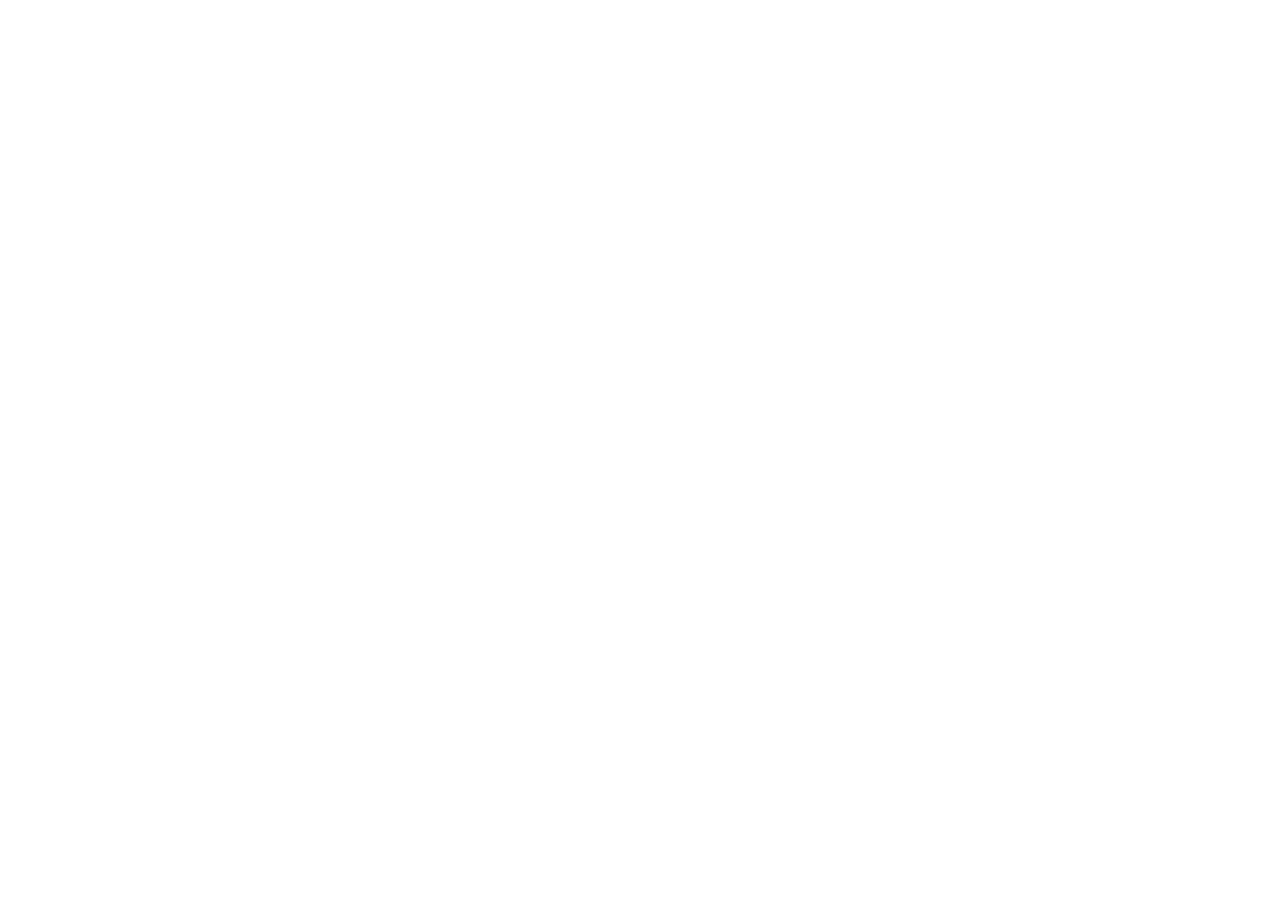
==== PáginaDeReceita/index.html @ 3f48da8b "initial commit" ====
<!DOCTYPE html>
<html lang="pt-br">
<head>
  <meta charset="UTF-8">
  <meta name="viewport" content="width=device-width, initial-scale=1.0">
  <title>Página de receita</title>
</head>
<body>
  
</body>
</html>
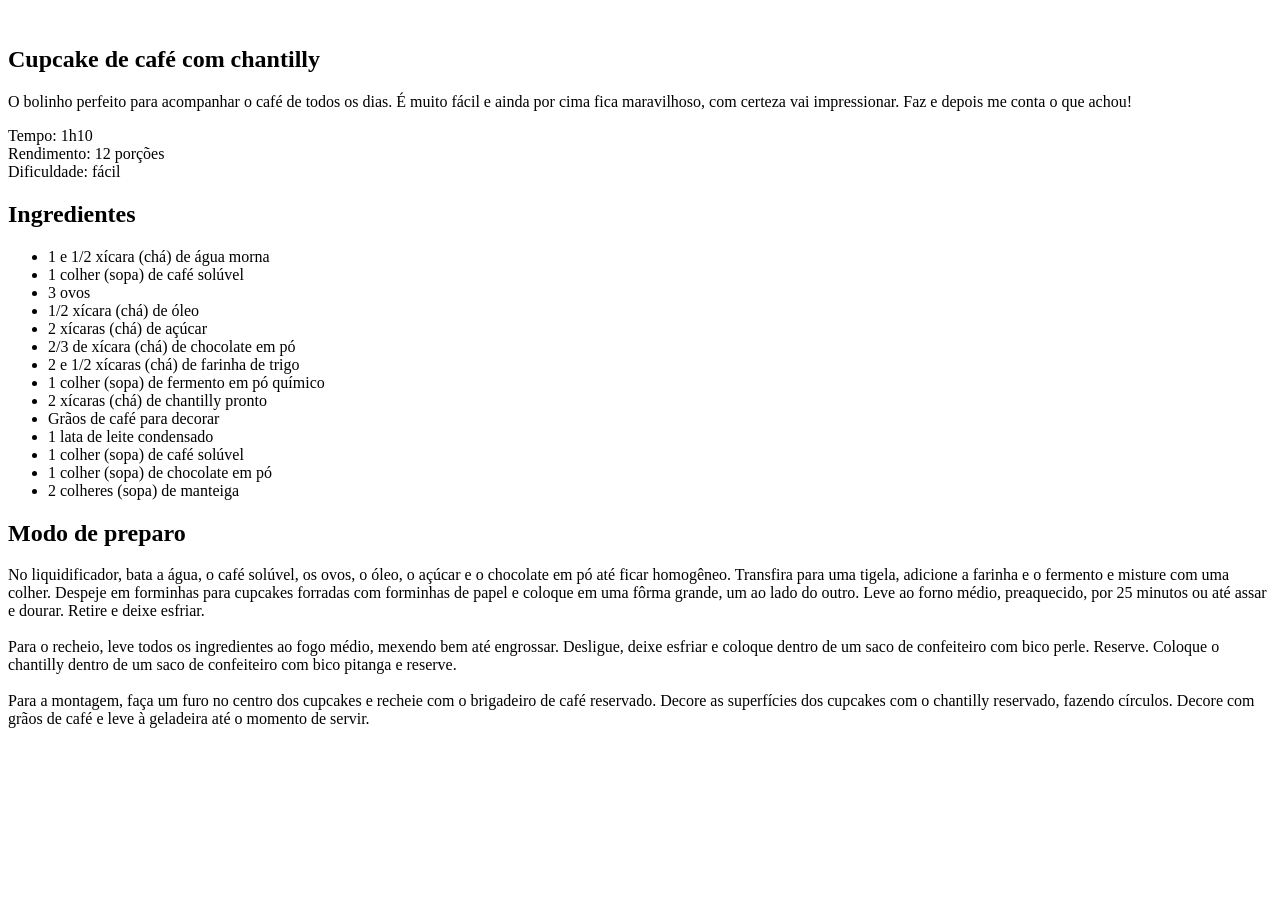
==== commit 417f3be8: "iniciando a estrutura html" ====
--- a/PáginaDeReceita/index.html
+++ b/PáginaDeReceita/index.html
@@ -6,6 +6,52 @@
   <title>Página de receita</title>
 </head>
 <body>
-  
+  <div id="page">
+    <img src="" alt="">
+    <main>
+      <section id="about">
+        <h1>Cupcake de café com chantilly</h1>
+
+        <p>O bolinho perfeito para acompanhar o café de todos os  dias. É muito fácil e ainda por cima fica maravilhoso, com certeza vai impressionar. Faz e depois me conta o que achou!</p>
+
+        <p>
+          Tempo: 1h10 <br> 
+          Rendimento: 12 porções <br> 
+          Dificuldade: fácil
+        </p>
+      </section>
+
+      <section id="ingredients">
+        <h2>Ingredientes</h2>
+        <ul>
+         <li>1 e 1/2 xícara (chá) de água morna</li>
+         <li>1 colher (sopa) de café solúvel</li>
+         <li>3 ovos</li>
+         <li>1/2 xícara (chá) de óleo</li>
+         <li>2 xícaras (chá) de açúcar</li>
+         <li>2/3 de xícara (chá) de chocolate em pó</li>
+         <li>2 e 1/2 xícaras (chá) de farinha de trigo</li>
+         <li>1 colher (sopa) de fermento em pó químico</li>
+         <li>2 xícaras (chá) de chantilly pronto</li>
+         <li>Grãos de café para decorar</li>
+         <li>1 lata de leite condensado</li>
+         <li>1 colher (sopa) de café solúvel</li>
+         <li>1 colher (sopa) de chocolate em pó</li>
+         <li>2 colheres (sopa) de manteiga</li>
+        </ul>
+      </section>
+      <section id="preparation">
+        <h2>Modo de preparo</h2>
+        <p>
+          No liquidificador, bata a água, o café solúvel, os ovos, o óleo, o açúcar e o chocolate em pó até ficar homogêneo. Transfira para uma tigela, adicione a farinha e o fermento e misture com uma colher. Despeje em forminhas para cupcakes forradas com forminhas de papel e coloque em uma fôrma grande, um ao lado do outro. Leve ao forno médio, preaquecido, por 25 minutos ou até assar e dourar. Retire e deixe esfriar. 
+          <br><br>
+          Para o recheio, leve todos os ingredientes ao fogo médio, mexendo bem até engrossar. Desligue, deixe esfriar e coloque dentro de um saco de confeiteiro com bico perle. Reserve. Coloque o chantilly dentro de um saco de confeiteiro com bico pitanga e reserve.
+          <br><br>
+          Para a montagem, faça um furo no centro dos cupcakes e recheie com o brigadeiro de café reservado. Decore as superfícies dos cupcakes com o chantilly reservado, fazendo círculos. Decore com grãos de café e leve à geladeira até o momento de servir. 
+        </p>
+      </section>
+    </main>
+  </div>
+
 </body>
 </html>
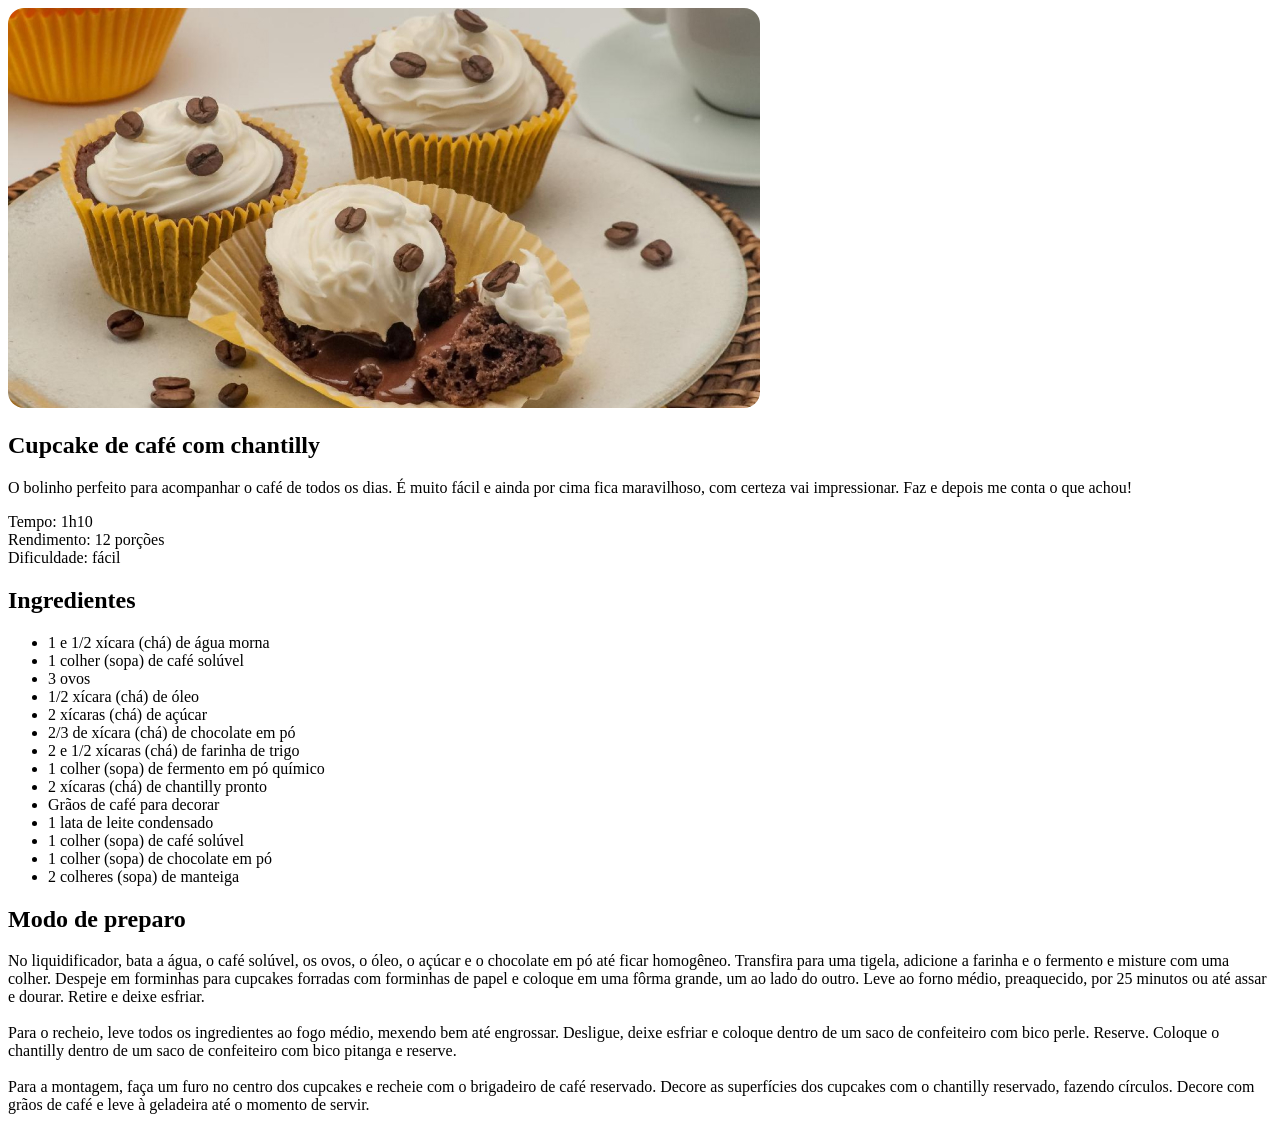
==== commit 8d9bd8e0: "adicionando imagens e style.css" ====
--- a/PáginaDeReceita/index.html
+++ b/PáginaDeReceita/index.html
@@ -4,10 +4,13 @@
   <meta charset="UTF-8">
   <meta name="viewport" content="width=device-width, initial-scale=1.0">
   <title>Página de receita</title>
+
+  <link rel="stylesheet" href="style.css">
 </head>
+
 <body>
   <div id="page">
-    <img src="" alt="">
+    <img src="assets/main-image.jpg" alt="imagem de um cupcake com grãos de café e um chantilly">
     <main>
       <section id="about">
         <h1>Cupcake de café com chantilly</h1>
@@ -40,6 +43,7 @@
          <li>2 colheres (sopa) de manteiga</li>
         </ul>
       </section>
+      
       <section id="preparation">
         <h2>Modo de preparo</h2>
         <p>
--- a/PáginaDeReceita/style.css
+++ b/PáginaDeReceita/style.css
@@ -0,0 +1,3 @@
+img {
+  border-radius: 16px;
+}
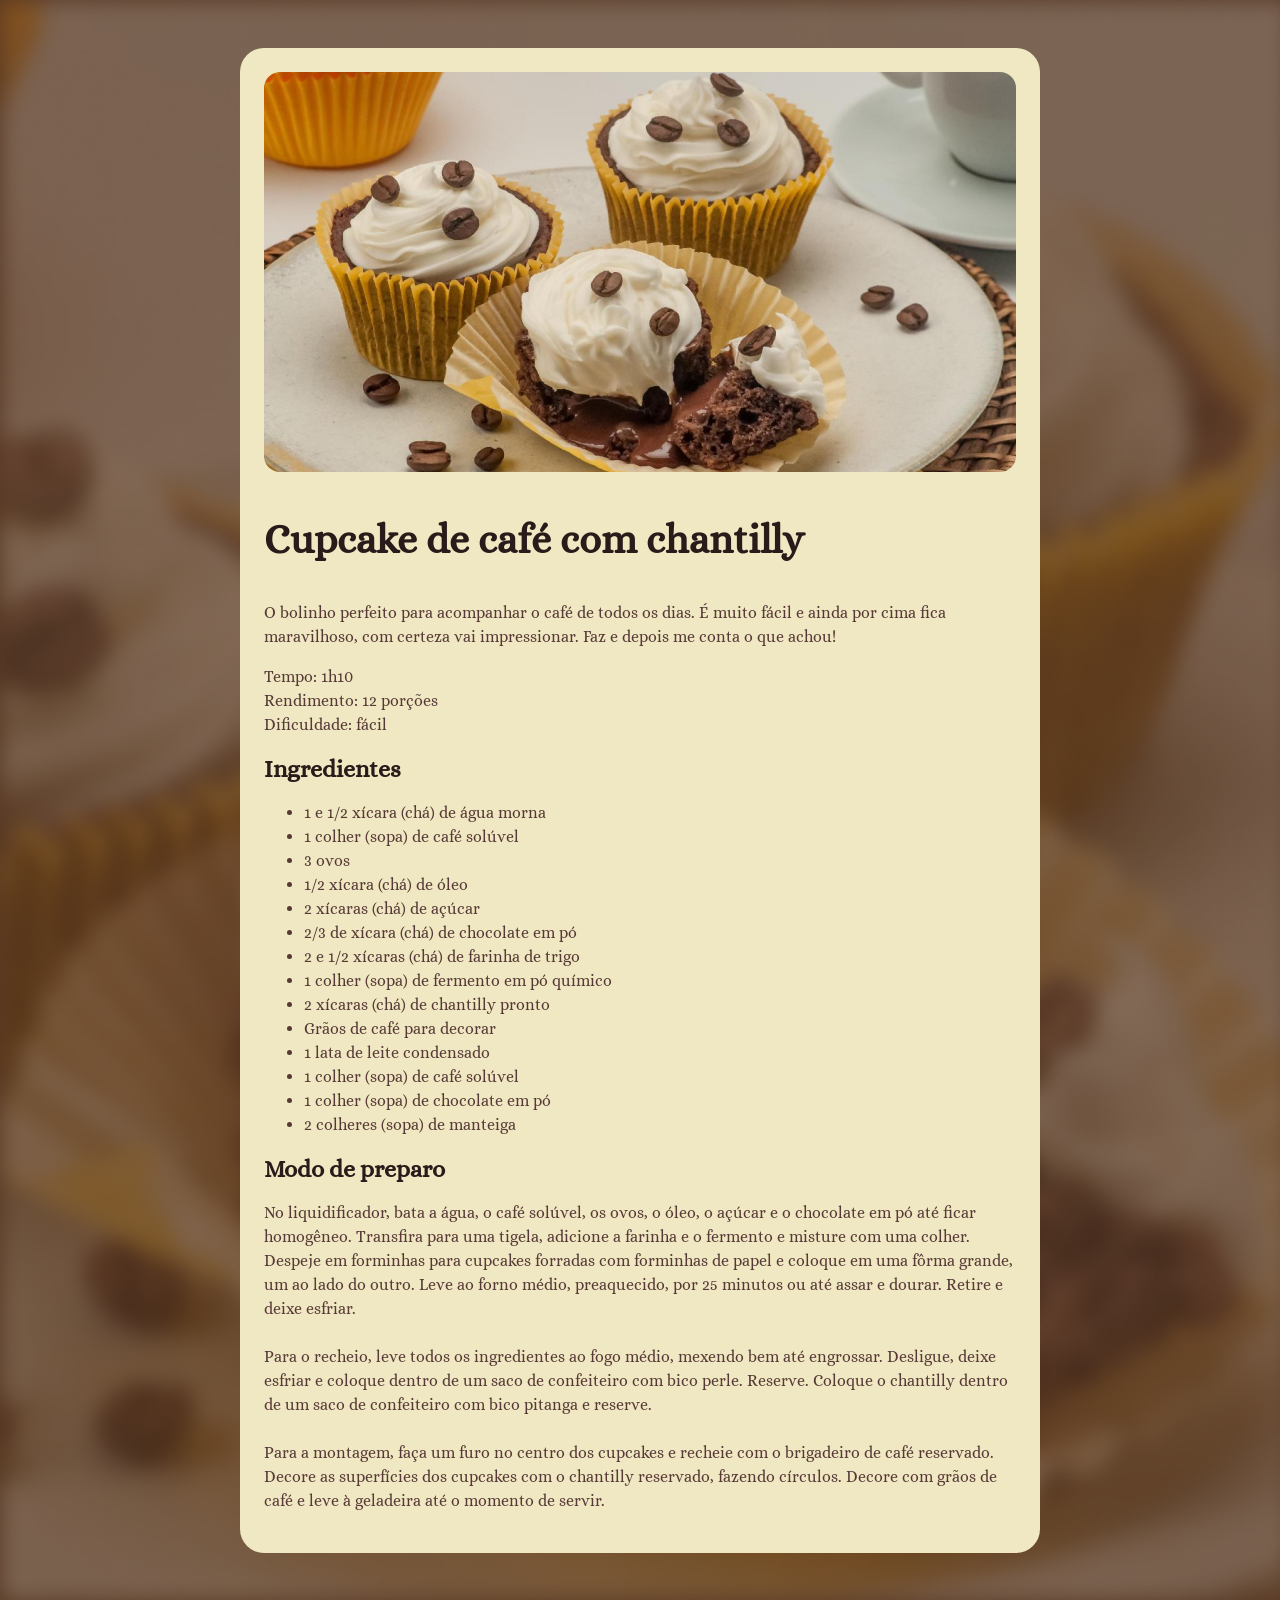
==== commit 0cb2979a: "trabalhando as fontes" ====
--- a/PáginaDeReceita/index.html
+++ b/PáginaDeReceita/index.html
@@ -1,11 +1,15 @@
 <!DOCTYPE html>
 <html lang="pt-br">
 <head>
+  <link rel="preconnect" href="https://fonts.googleapis.com">
+  <link rel="preconnect" href="https://fonts.gstatic.com" crossorigin>
   <meta charset="UTF-8">
   <meta name="viewport" content="width=device-width, initial-scale=1.0">
   <title>Página de receita</title>
 
   <link rel="stylesheet" href="style.css">
+  <link href="https://fonts.googleapis.com/css2?family=Alice&display=swap" rel="stylesheet">
+ 
 </head>
 
 <body>
--- a/PáginaDeReceita/style.css
+++ b/PáginaDeReceita/style.css
@@ -1,3 +1,38 @@
+:root {
+  font-family: "Alice", serif;
+  line-height: 150%;
+  color: #573A37;
+}
+
+body {
+  background-image: url(assets/Página\ de\ receita.jpg);
+  background-size: cover;
+}
+
+#page {
+  box-sizing: border-box;
+  width: 800px;
+  padding: 24px;
+  background-color: #F0E8C2;
+  border-radius: 24px;
+  margin: 48px auto;
+}
+
+
 img {
   border-radius: 16px;
-}+}
+
+h1 {
+  line-height: 140%;
+  font-size: 40px;
+}
+
+h2 {
+  font-size: 24px;
+}
+
+h1, h2 {
+  color: #291B1A;
+}
+
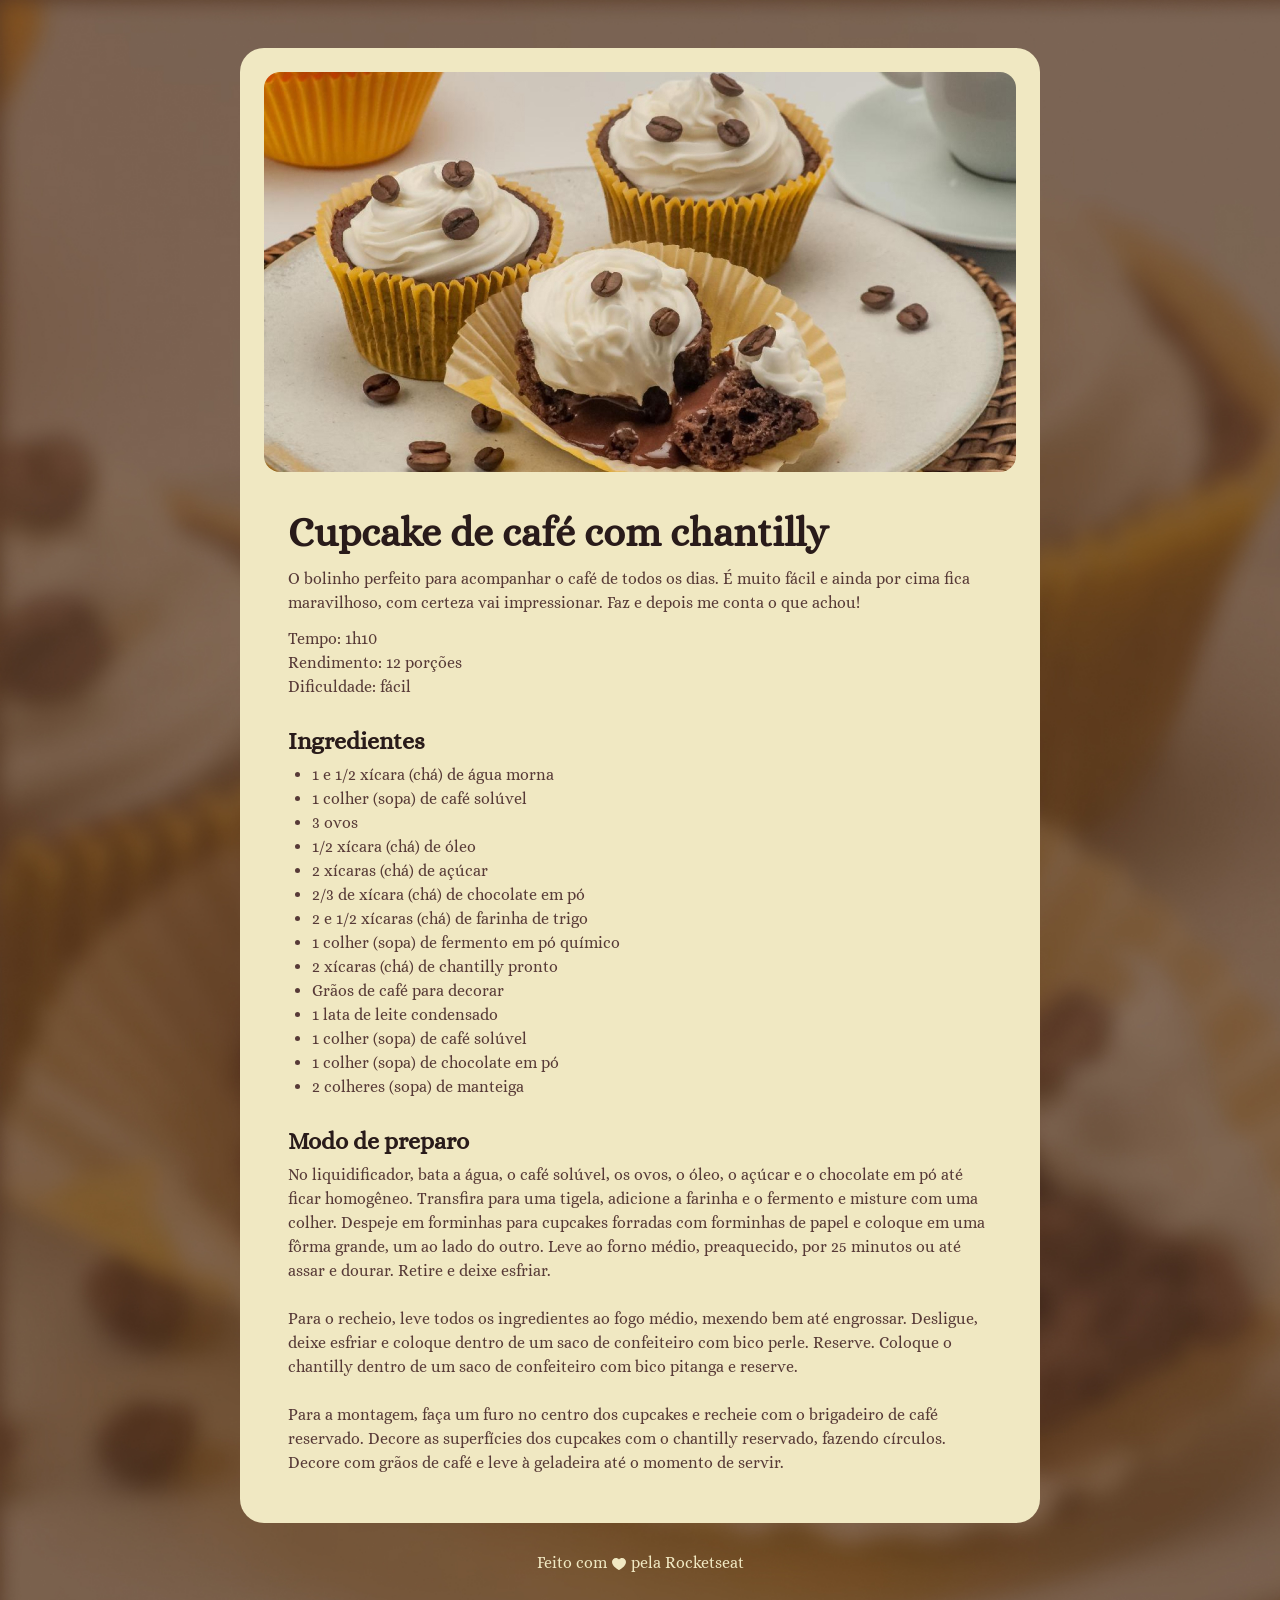
==== commit 95b635dc: "adicionando footer" ====
--- a/PáginaDeReceita/index.html
+++ b/PáginaDeReceita/index.html
@@ -61,5 +61,10 @@
     </main>
   </div>
 
+  <footer>
+    Feito com 
+    <img src="assets/ph_heart-fill.svg" alt="Coração">
+    pela Rocketseat
+  </footer>
 </body>
 </html>
--- a/PáginaDeReceita/style.css
+++ b/PáginaDeReceita/style.css
@@ -1,3 +1,7 @@
+* {
+  margin: 0;
+  padding: 0;
+}
 :root {
   font-family: "Alice", serif;
   line-height: 150%;
@@ -15,12 +19,24 @@
   padding: 24px;
   background-color: #F0E8C2;
   border-radius: 24px;
-  margin: 48px auto;
+  margin: 48px auto 28px;
 }
 
 
 img {
   border-radius: 16px;
+}
+
+main {
+  padding: 24px;
+}
+
+section + section {
+  margin-top: 24px;
+}
+
+#about p + p {
+  margin-top: 12px;
 }
 
 h1 {
@@ -34,5 +50,21 @@
 
 h1, h2 {
   color: #291B1A;
+  margin-bottom: 4px;
+  line-height: 150%;
 }
 
+ul {
+  padding-left: 24px;
+}
+
+footer {
+  color: #F0E8C2;
+  text-align: center;
+  padding-bottom: 48px;
+}
+
+footer img {
+  vertical-align: middle;
+}
+
